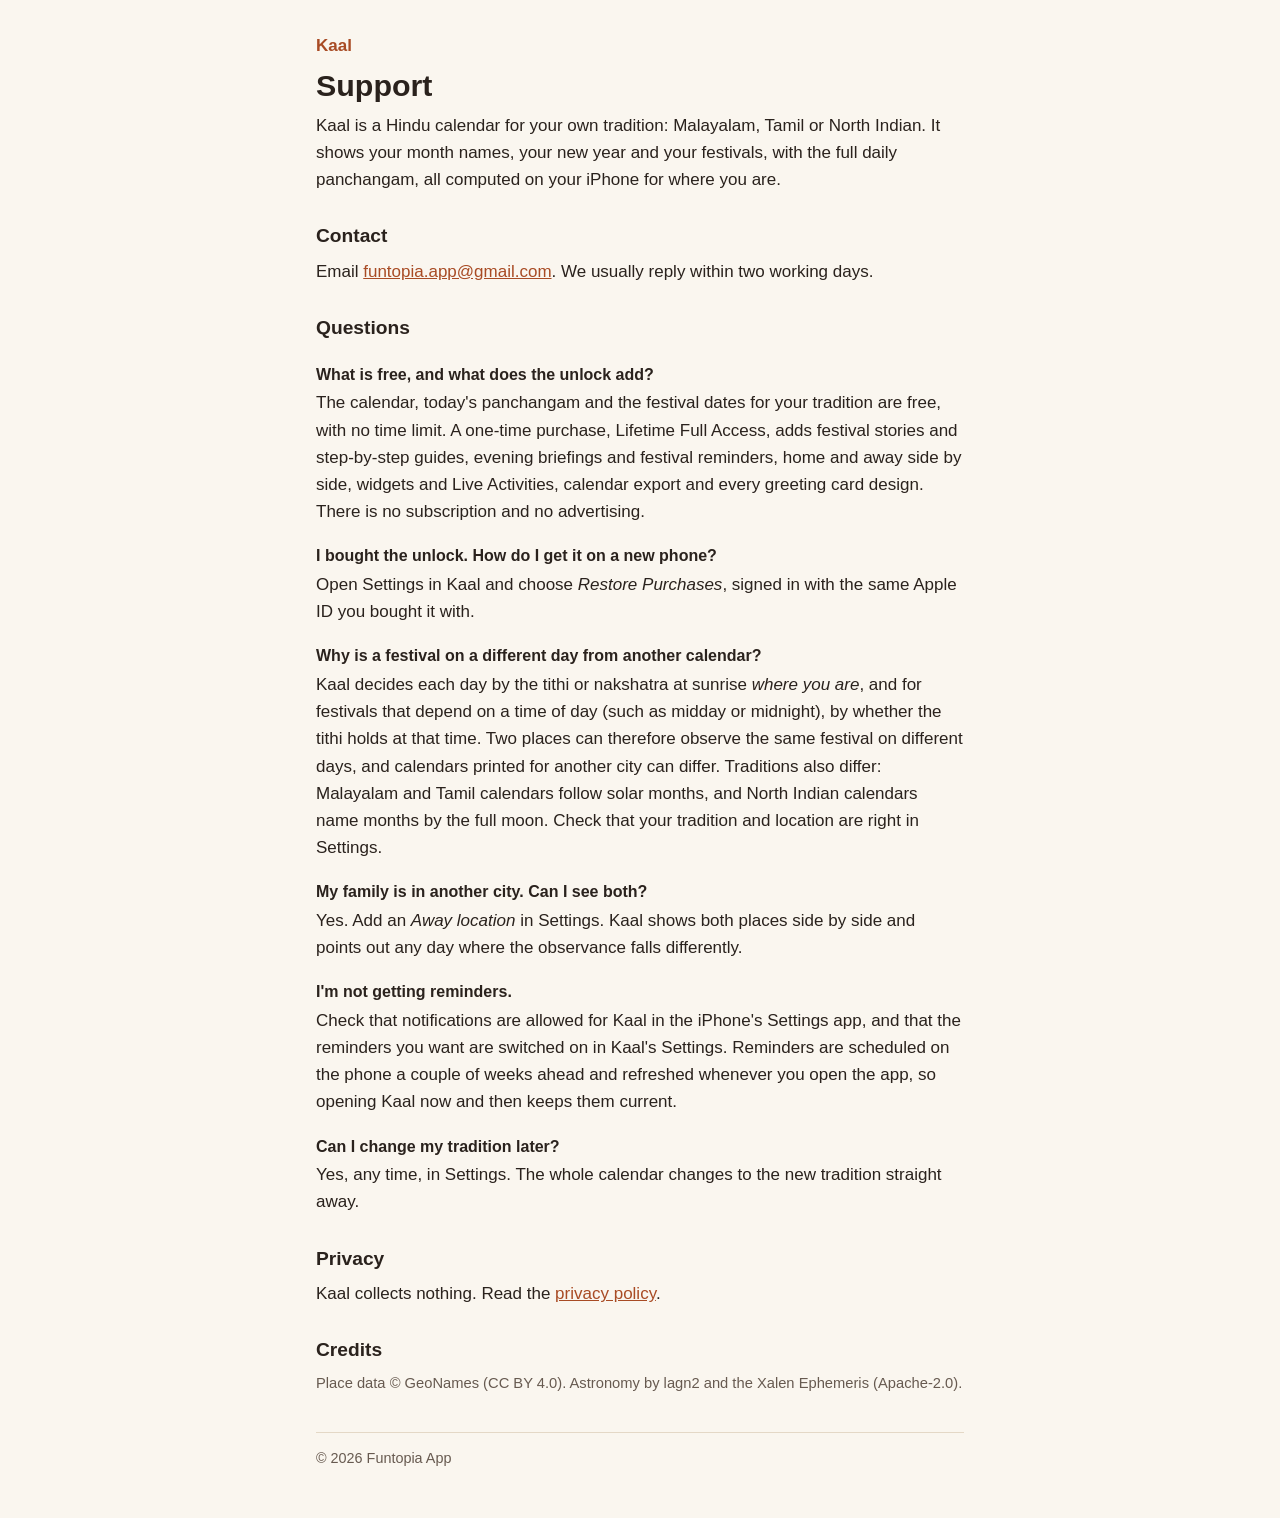
==== index.html @ 3900f558 "Kaal support and privacy pages" ====
<!doctype html>
<html lang="en">
<head>
<meta charset="utf-8">
<meta name="viewport" content="width=device-width, initial-scale=1">
<title>Kaal Support</title>
<link rel="stylesheet" href="style.css">
</head>
<body>
<main>
<p class="brand">Kaal</p>
<h1>Support</h1>
<p>Kaal is a Hindu calendar for your own tradition: Malayalam, Tamil or North Indian. It shows your month names, your new year and your festivals, with the full daily panchangam, all computed on your iPhone for where you are.</p>

<h2>Contact</h2>
<p>Email <a href="mailto:funtopia.app@gmail.com">funtopia.app@gmail.com</a>. We usually reply within two working days.</p>

<h2>Questions</h2>

<h3>What is free, and what does the unlock add?</h3>
<p>The calendar, today's panchangam and the festival dates for your tradition are free, with no time limit. A one-time purchase, Lifetime Full Access, adds festival stories and step-by-step guides, evening briefings and festival reminders, home and away side by side, widgets and Live Activities, calendar export and every greeting card design. There is no subscription and no advertising.</p>

<h3>I bought the unlock. How do I get it on a new phone?</h3>
<p>Open Settings in Kaal and choose <em>Restore Purchases</em>, signed in with the same Apple ID you bought it with.</p>

<h3>Why is a festival on a different day from another calendar?</h3>
<p>Kaal decides each day by the tithi or nakshatra at sunrise <em>where you are</em>, and for festivals that depend on a time of day (such as midday or midnight), by whether the tithi holds at that time. Two places can therefore observe the same festival on different days, and calendars printed for another city can differ. Traditions also differ: Malayalam and Tamil calendars follow solar months, and North Indian calendars name months by the full moon. Check that your tradition and location are right in Settings.</p>

<h3>My family is in another city. Can I see both?</h3>
<p>Yes. Add an <em>Away location</em> in Settings. Kaal shows both places side by side and points out any day where the observance falls differently.</p>

<h3>I'm not getting reminders.</h3>
<p>Check that notifications are allowed for Kaal in the iPhone's Settings app, and that the reminders you want are switched on in Kaal's Settings. Reminders are scheduled on the phone a couple of weeks ahead and refreshed whenever you open the app, so opening Kaal now and then keeps them current.</p>

<h3>Can I change my tradition later?</h3>
<p>Yes, any time, in Settings. The whole calendar changes to the new tradition straight away.</p>

<h2>Privacy</h2>
<p>Kaal collects nothing. Read the <a href="privacy.html">privacy policy</a>.</p>

<h2>Credits</h2>
<p class="muted">Place data © GeoNames (CC BY 4.0). Astronomy by lagn2 and the Xalen Ephemeris (Apache-2.0).</p>

<footer>© 2026 Funtopia App</footer>
</main>
</body>
</html>
---- style.css ----
:root { --bg: #FAF6EF; --text: #2A221D; --muted: #675A50; --accent: #A84B24; --line: #E4D8C6; color-scheme: light dark; }
@media (prefers-color-scheme: dark) {
  :root { --bg: #1E1814; --text: #F2EAE0; --muted: #BFB2A5; --accent: #EFA27E; --line: #3B312A; }
}
* { box-sizing: border-box; }
body { margin: 0; background: var(--bg); color: var(--text); font: 17px/1.6 -apple-system, "Segoe UI", Roboto, "Noto Sans", sans-serif; }
main { max-width: 680px; margin: 0 auto; padding: 32px 16px 48px; }
.brand { font-weight: 750; color: var(--accent); margin: 0 0 8px; }
.brand a { color: inherit; text-decoration: none; }
h1 { font-size: 1.9rem; line-height: 1.2; margin: 0 0 8px; }
h2 { font-size: 1.2rem; margin: 28px 0 6px; }
h3 { font-size: 1rem; margin: 18px 0 2px; }
p, li { margin: 0 0 10px; }
ul { padding-left: 1.2rem; }
a { color: var(--accent); }
.muted { color: var(--muted); font-size: .92rem; }
footer { margin-top: 36px; padding-top: 14px; border-top: 1px solid var(--line); color: var(--muted); font-size: .9rem; }
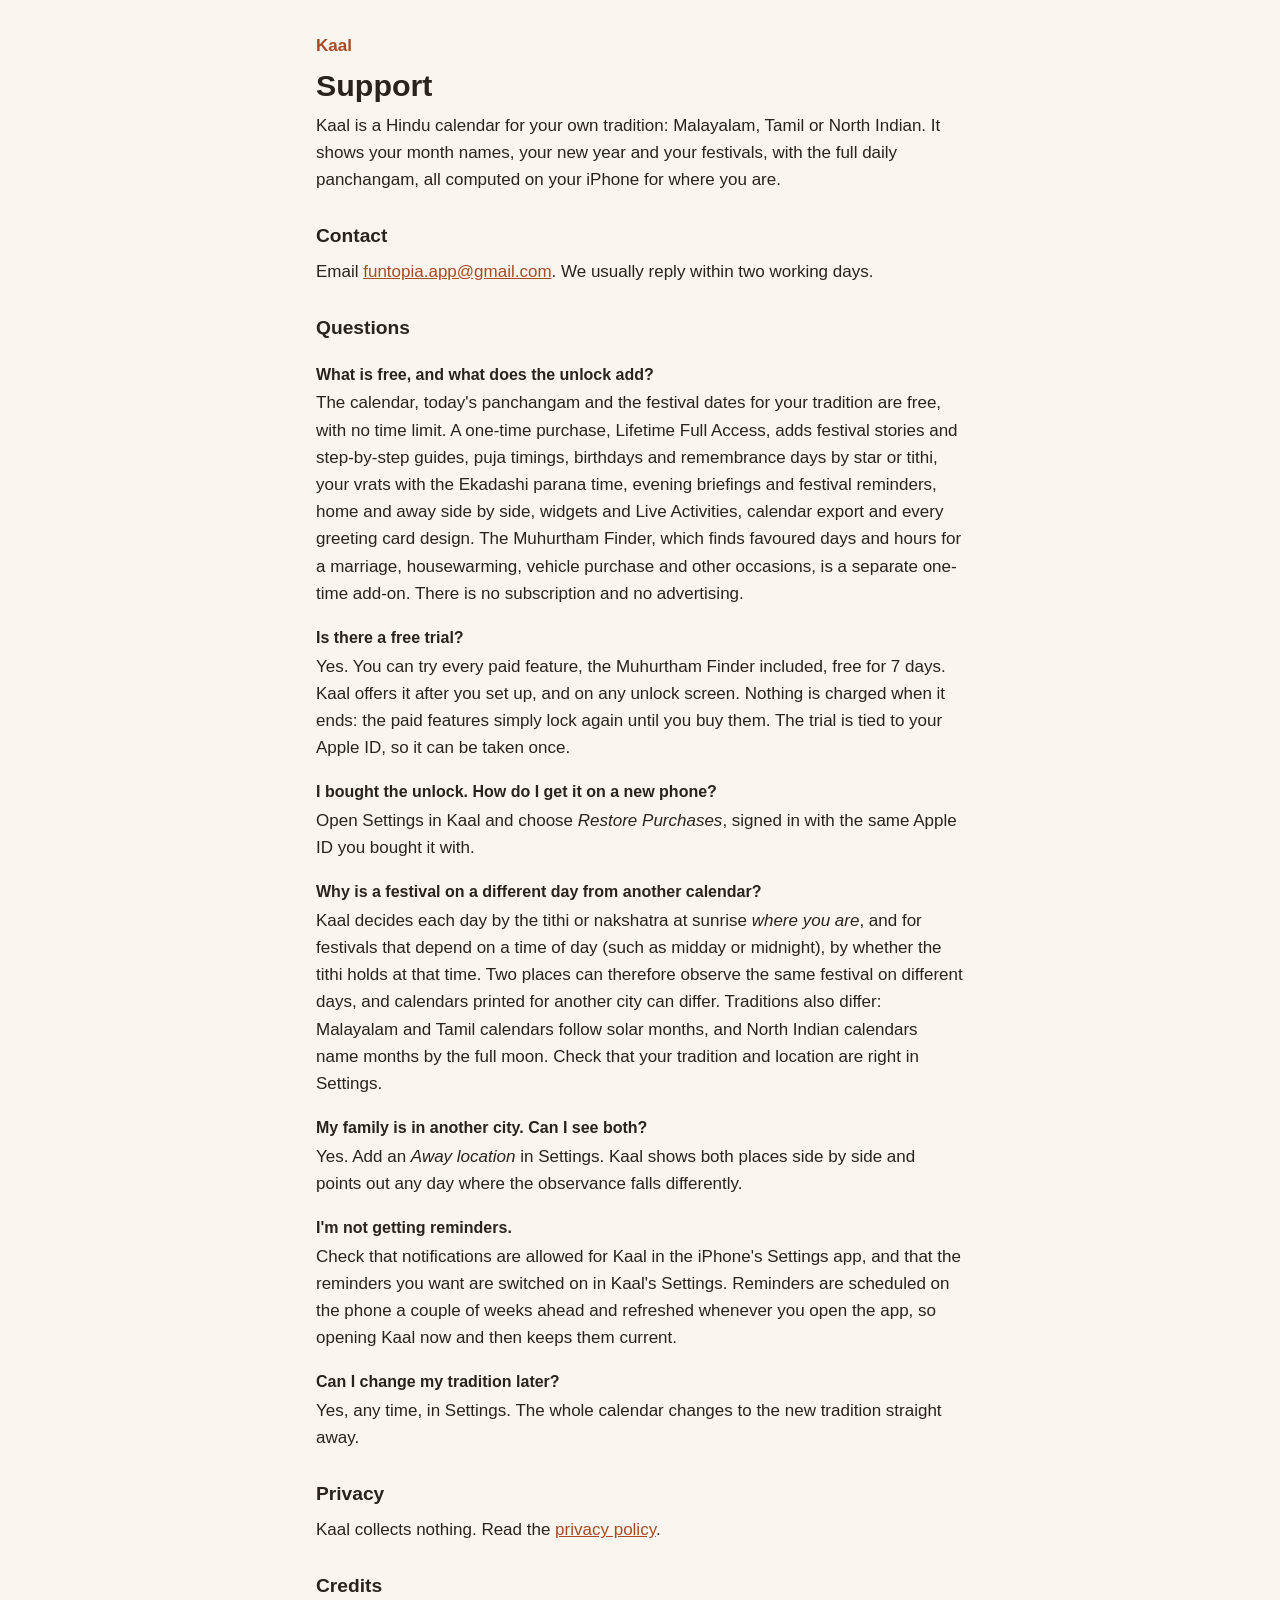
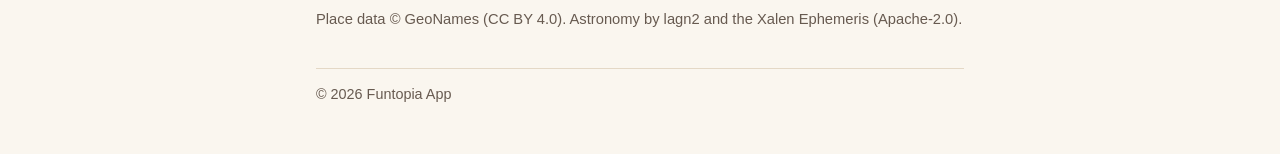
==== commit 6e608f03: "Support: trial, Muhurtham Finder, new features" ====
--- a/index.html
+++ b/index.html
@@ -18,7 +18,10 @@
 <h2>Questions</h2>
 
 <h3>What is free, and what does the unlock add?</h3>
-<p>The calendar, today's panchangam and the festival dates for your tradition are free, with no time limit. A one-time purchase, Lifetime Full Access, adds festival stories and step-by-step guides, evening briefings and festival reminders, home and away side by side, widgets and Live Activities, calendar export and every greeting card design. There is no subscription and no advertising.</p>
+<p>The calendar, today's panchangam and the festival dates for your tradition are free, with no time limit. A one-time purchase, Lifetime Full Access, adds festival stories and step-by-step guides, puja timings, birthdays and remembrance days by star or tithi, your vrats with the Ekadashi parana time, evening briefings and festival reminders, home and away side by side, widgets and Live Activities, calendar export and every greeting card design. The Muhurtham Finder, which finds favoured days and hours for a marriage, housewarming, vehicle purchase and other occasions, is a separate one-time add-on. There is no subscription and no advertising.</p>
+
+<h3>Is there a free trial?</h3>
+<p>Yes. You can try every paid feature, the Muhurtham Finder included, free for 7 days. Kaal offers it after you set up, and on any unlock screen. Nothing is charged when it ends: the paid features simply lock again until you buy them. The trial is tied to your Apple ID, so it can be taken once.</p>
 
 <h3>I bought the unlock. How do I get it on a new phone?</h3>
 <p>Open Settings in Kaal and choose <em>Restore Purchases</em>, signed in with the same Apple ID you bought it with.</p>
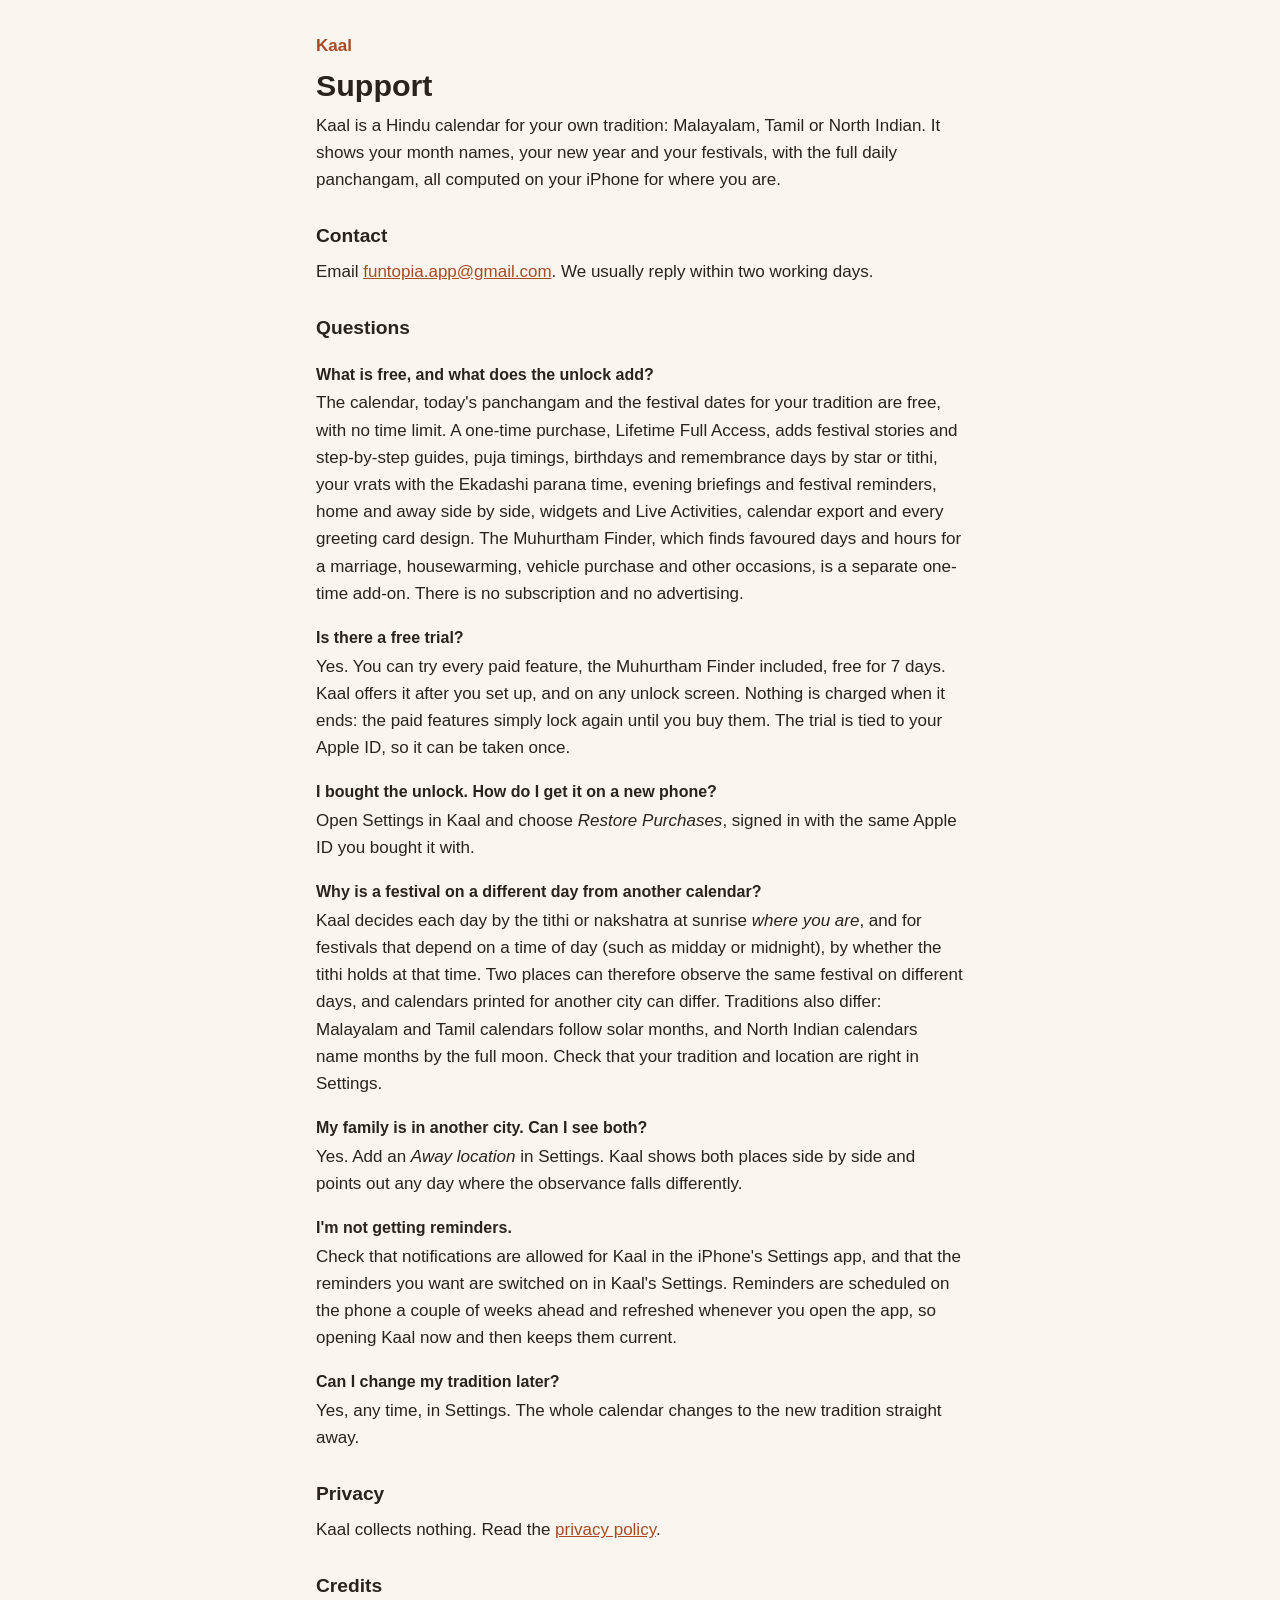
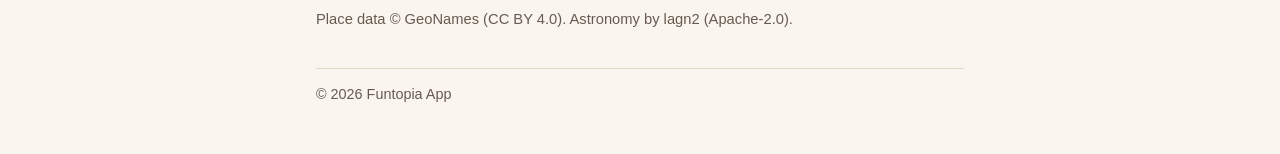
==== commit b5ec96cb: "Bookmarks stay on the device; credits" ====
--- a/index.html
+++ b/index.html
@@ -42,7 +42,7 @@
 <p>Kaal collects nothing. Read the <a href="privacy.html">privacy policy</a>.</p>
 
 <h2>Credits</h2>
-<p class="muted">Place data © GeoNames (CC BY 4.0). Astronomy by lagn2 and the Xalen Ephemeris (Apache-2.0).</p>
+<p class="muted">Place data © GeoNames (CC BY 4.0). Astronomy by lagn2 (Apache-2.0).</p>
 
 <footer>© 2026 Funtopia App</footer>
 </main>
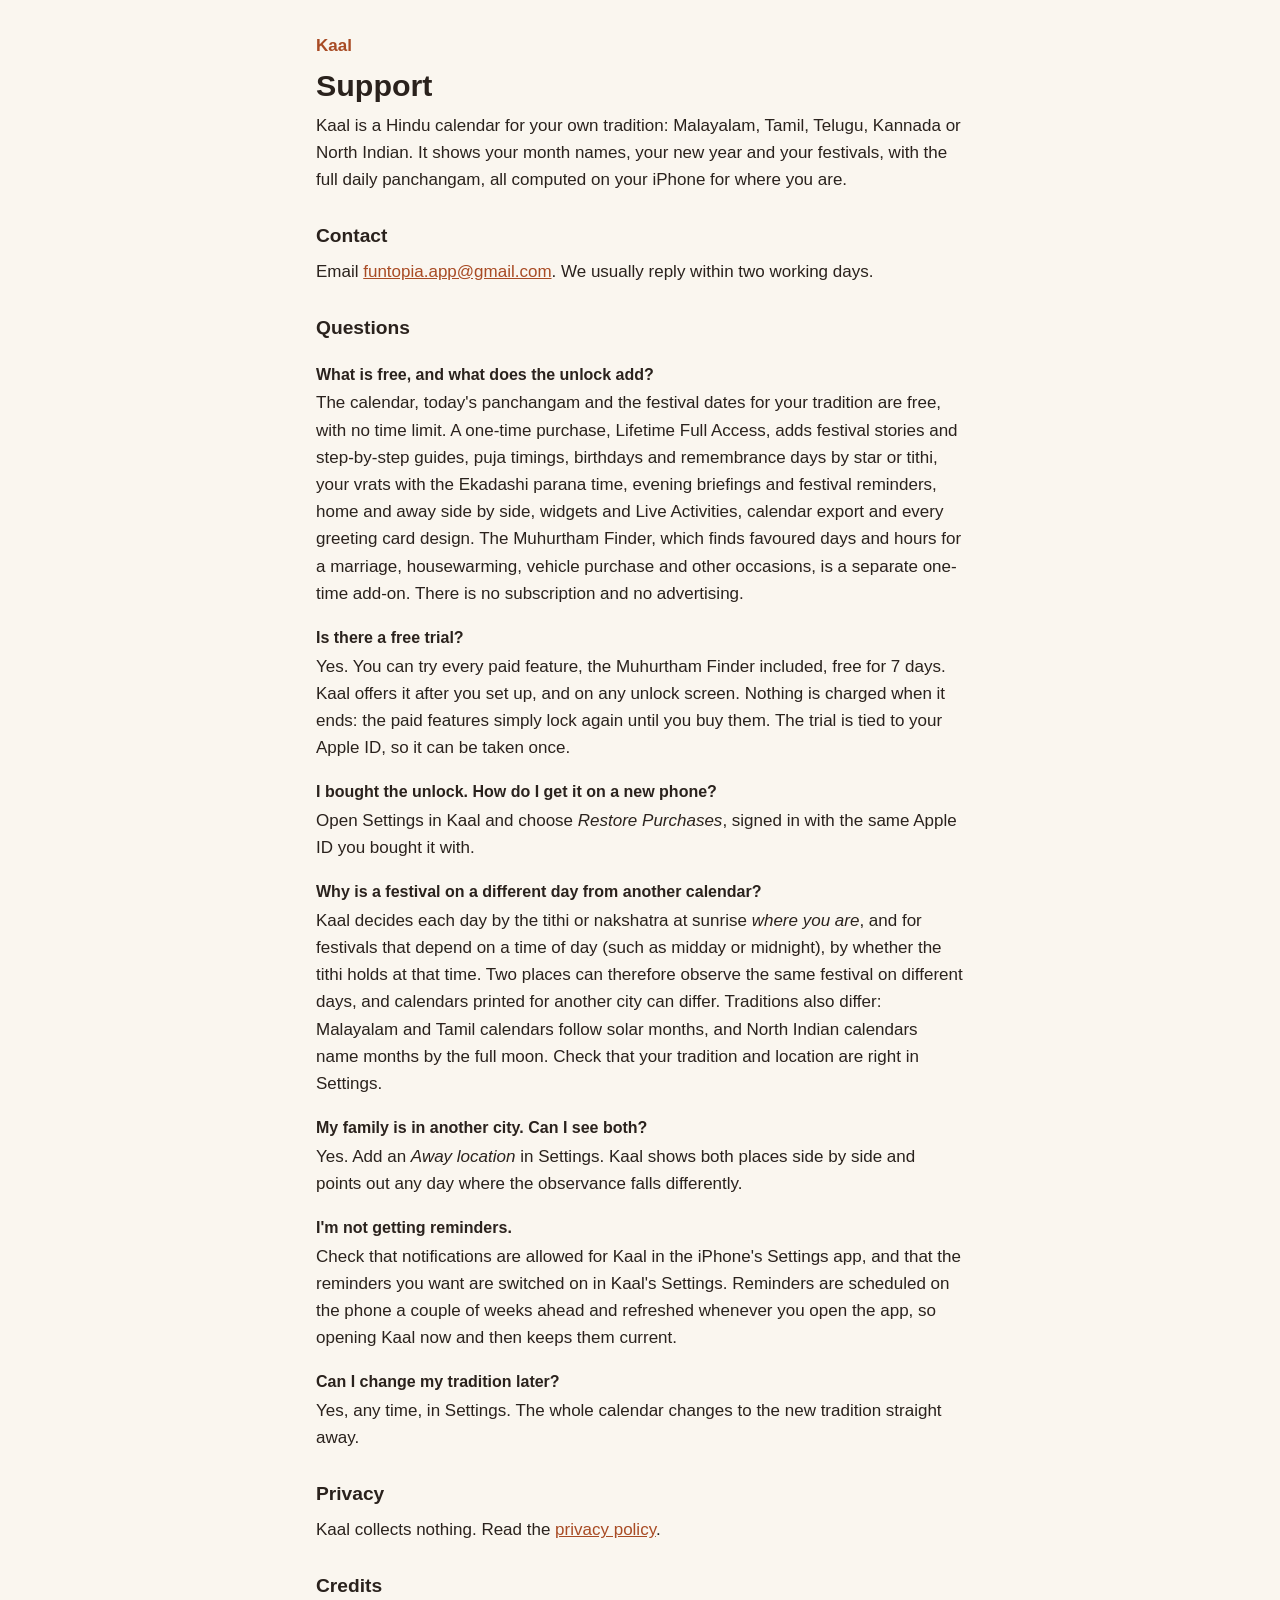
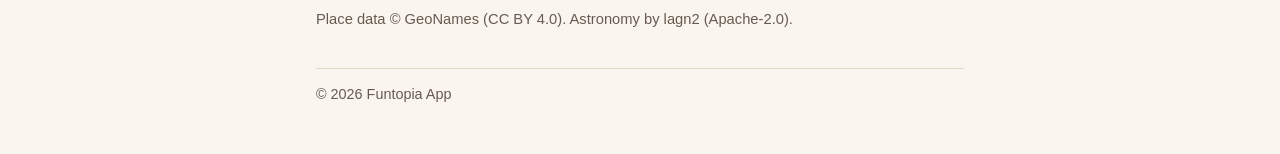
==== commit b84e67d0: "Support: Telugu and Kannada" ====
--- a/index.html
+++ b/index.html
@@ -10,7 +10,7 @@
 <main>
 <p class="brand">Kaal</p>
 <h1>Support</h1>
-<p>Kaal is a Hindu calendar for your own tradition: Malayalam, Tamil or North Indian. It shows your month names, your new year and your festivals, with the full daily panchangam, all computed on your iPhone for where you are.</p>
+<p>Kaal is a Hindu calendar for your own tradition: Malayalam, Tamil, Telugu, Kannada or North Indian. It shows your month names, your new year and your festivals, with the full daily panchangam, all computed on your iPhone for where you are.</p>
 
 <h2>Contact</h2>
 <p>Email <a href="mailto:funtopia.app@gmail.com">funtopia.app@gmail.com</a>. We usually reply within two working days.</p>
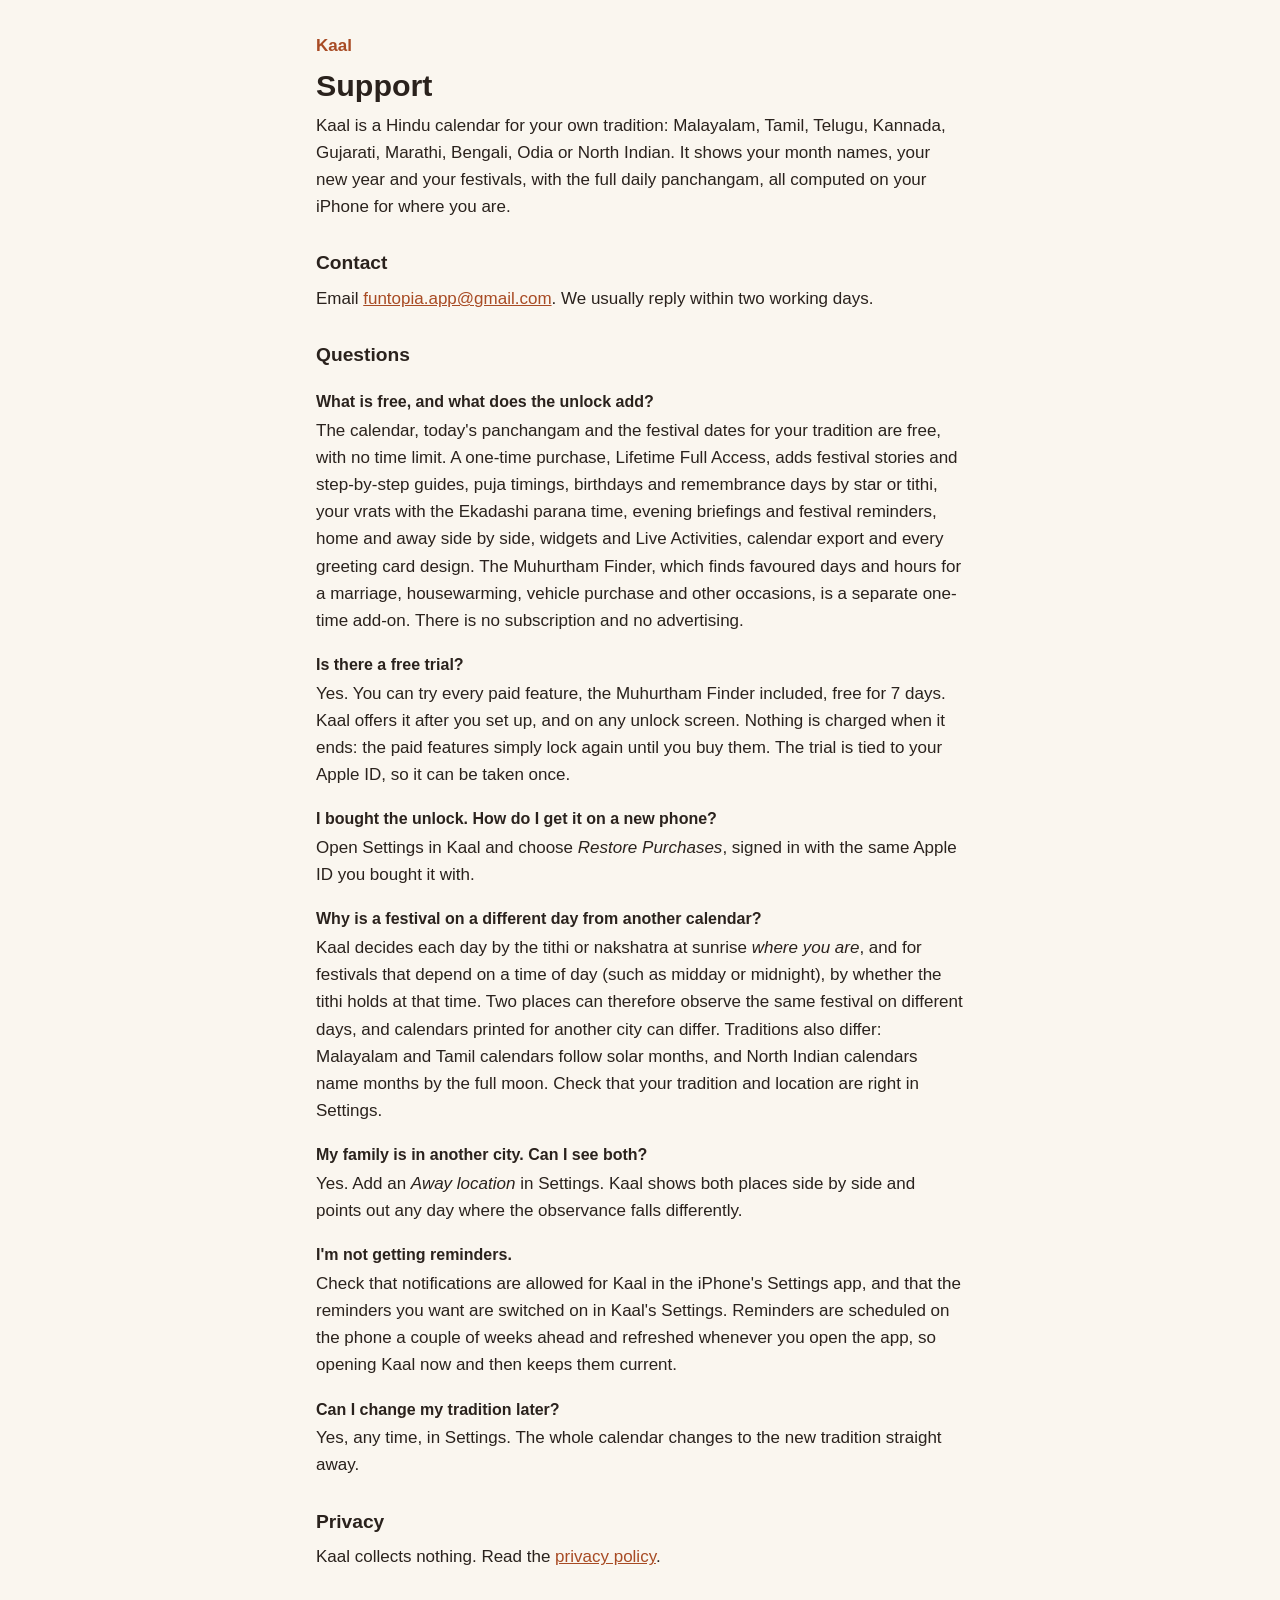
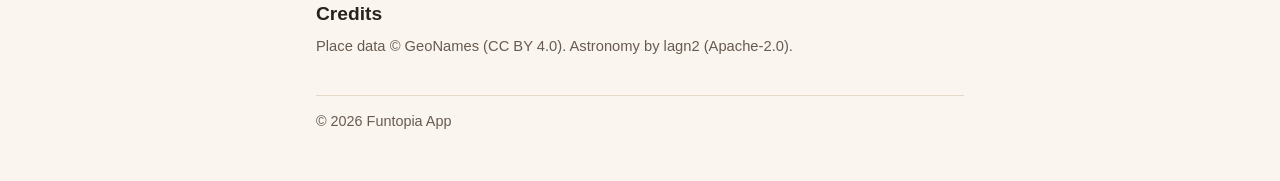
==== commit 9e8ef0bd: "List the new traditions" ====
--- a/index.html
+++ b/index.html
@@ -10,7 +10,7 @@
 <main>
 <p class="brand">Kaal</p>
 <h1>Support</h1>
-<p>Kaal is a Hindu calendar for your own tradition: Malayalam, Tamil, Telugu, Kannada or North Indian. It shows your month names, your new year and your festivals, with the full daily panchangam, all computed on your iPhone for where you are.</p>
+<p>Kaal is a Hindu calendar for your own tradition: Malayalam, Tamil, Telugu, Kannada, Gujarati, Marathi, Bengali, Odia or North Indian. It shows your month names, your new year and your festivals, with the full daily panchangam, all computed on your iPhone for where you are.</p>
 
 <h2>Contact</h2>
 <p>Email <a href="mailto:funtopia.app@gmail.com">funtopia.app@gmail.com</a>. We usually reply within two working days.</p>
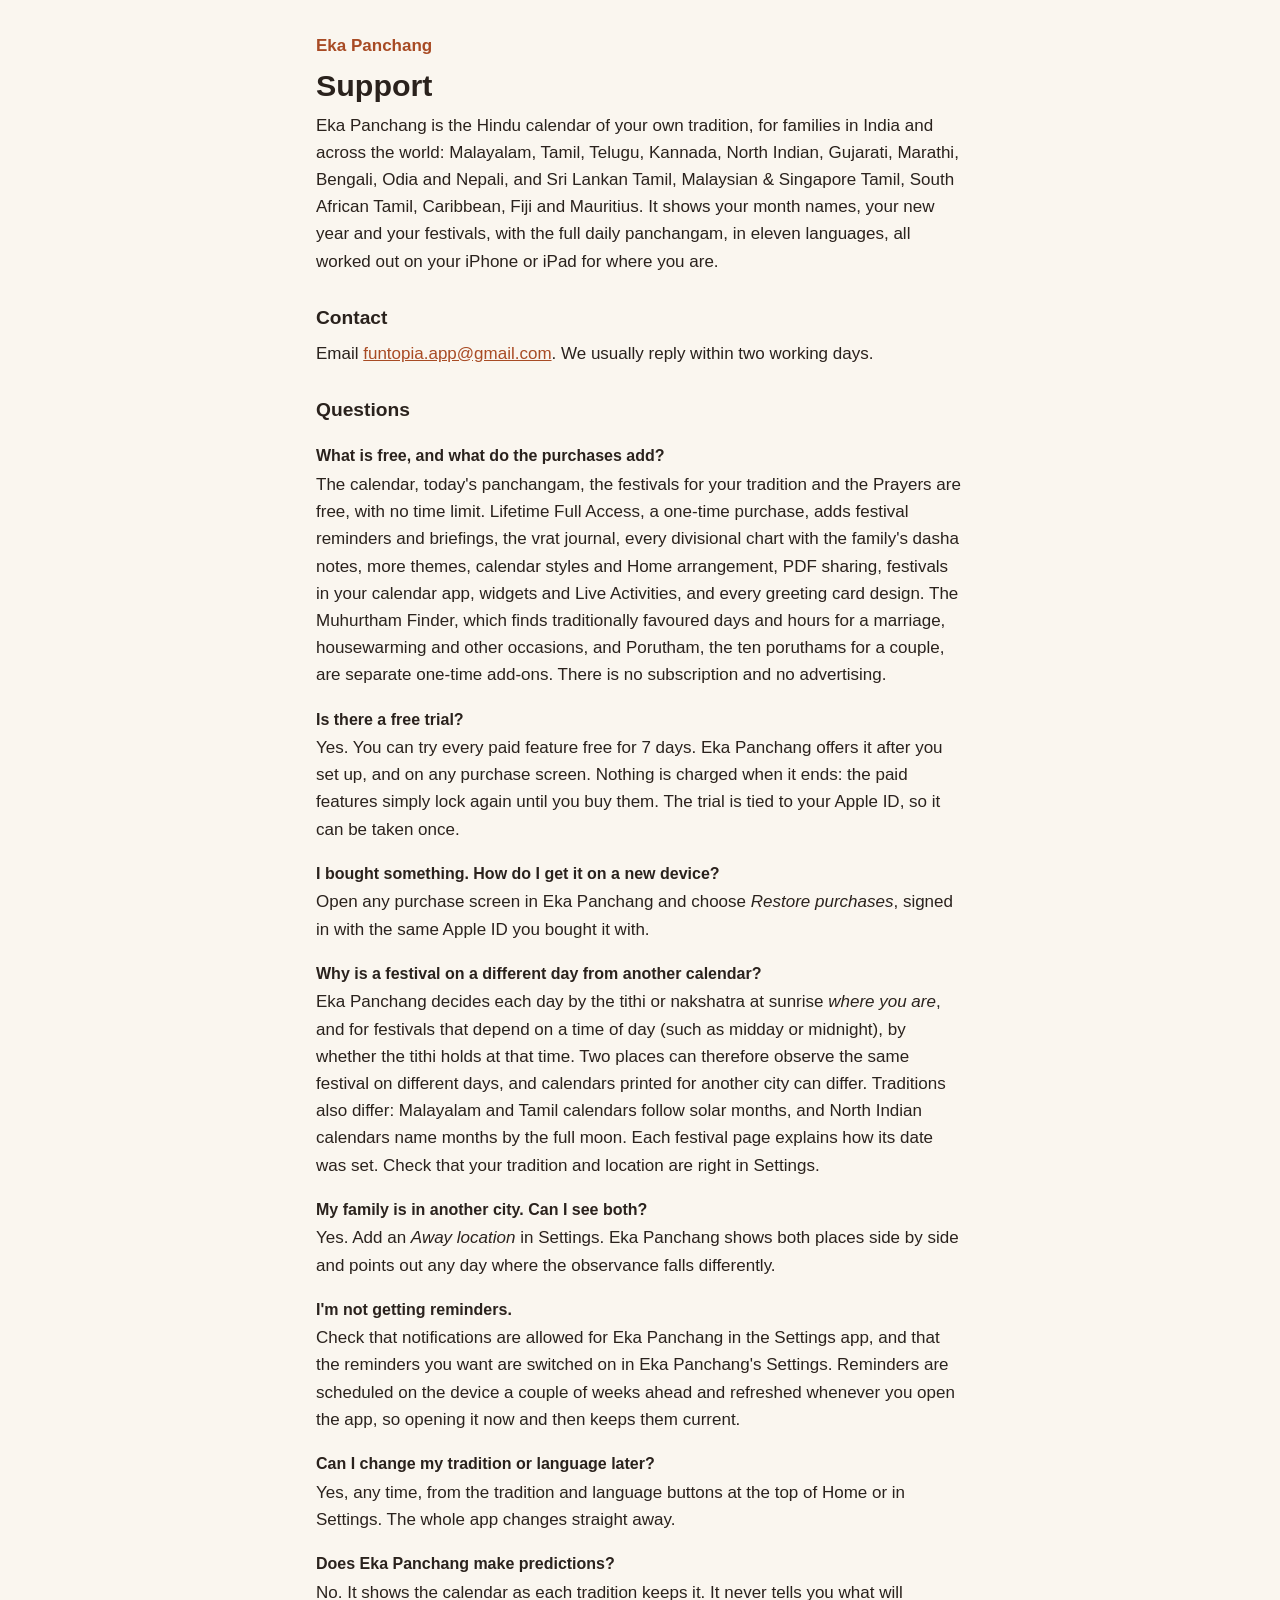
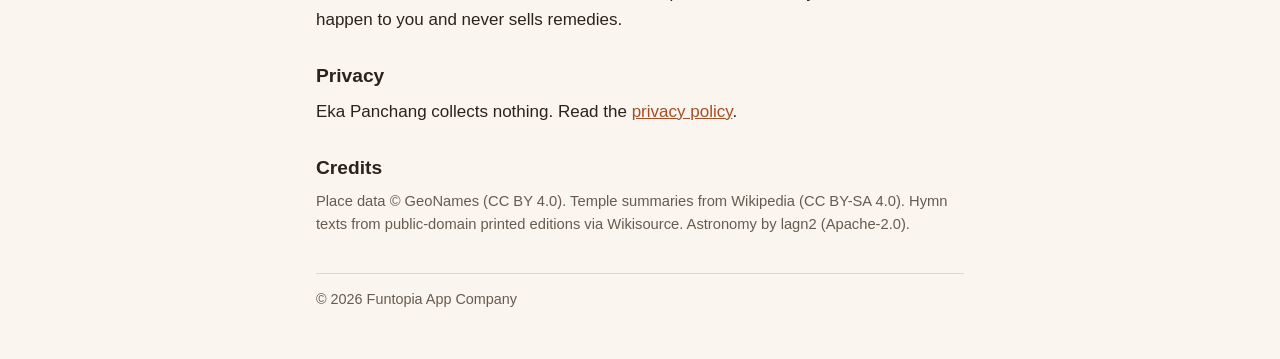
==== commit 5fa116be: "Eka Panchang: support and privacy pages for the renamed app, with the current features, add-ons, Pho" ====
--- a/index.html
+++ b/index.html
@@ -3,48 +3,51 @@
 <head>
 <meta charset="utf-8">
 <meta name="viewport" content="width=device-width, initial-scale=1">
-<title>Kaal Support</title>
+<title>Eka Panchang Support</title>
 <link rel="stylesheet" href="style.css">
 </head>
 <body>
 <main>
-<p class="brand">Kaal</p>
+<p class="brand">Eka Panchang</p>
 <h1>Support</h1>
-<p>Kaal is a Hindu calendar for your own tradition: Malayalam, Tamil, Telugu, Kannada, Gujarati, Marathi, Bengali, Odia or North Indian. It shows your month names, your new year and your festivals, with the full daily panchangam, all computed on your iPhone for where you are.</p>
+<p>Eka Panchang is the Hindu calendar of your own tradition, for families in India and across the world: Malayalam, Tamil, Telugu, Kannada, North Indian, Gujarati, Marathi, Bengali, Odia and Nepali, and Sri Lankan Tamil, Malaysian &amp; Singapore Tamil, South African Tamil, Caribbean, Fiji and Mauritius. It shows your month names, your new year and your festivals, with the full daily panchangam, in eleven languages, all worked out on your iPhone or iPad for where you are.</p>
 
 <h2>Contact</h2>
 <p>Email <a href="mailto:funtopia.app@gmail.com">funtopia.app@gmail.com</a>. We usually reply within two working days.</p>
 
 <h2>Questions</h2>
 
-<h3>What is free, and what does the unlock add?</h3>
-<p>The calendar, today's panchangam and the festival dates for your tradition are free, with no time limit. A one-time purchase, Lifetime Full Access, adds festival stories and step-by-step guides, puja timings, birthdays and remembrance days by star or tithi, your vrats with the Ekadashi parana time, evening briefings and festival reminders, home and away side by side, widgets and Live Activities, calendar export and every greeting card design. The Muhurtham Finder, which finds favoured days and hours for a marriage, housewarming, vehicle purchase and other occasions, is a separate one-time add-on. There is no subscription and no advertising.</p>
+<h3>What is free, and what do the purchases add?</h3>
+<p>The calendar, today's panchangam, the festivals for your tradition and the Prayers are free, with no time limit. Lifetime Full Access, a one-time purchase, adds festival reminders and briefings, the vrat journal, every divisional chart with the family's dasha notes, more themes, calendar styles and Home arrangement, PDF sharing, festivals in your calendar app, widgets and Live Activities, and every greeting card design. The Muhurtham Finder, which finds traditionally favoured days and hours for a marriage, housewarming and other occasions, and Porutham, the ten poruthams for a couple, are separate one-time add-ons. There is no subscription and no advertising.</p>
 
 <h3>Is there a free trial?</h3>
-<p>Yes. You can try every paid feature, the Muhurtham Finder included, free for 7 days. Kaal offers it after you set up, and on any unlock screen. Nothing is charged when it ends: the paid features simply lock again until you buy them. The trial is tied to your Apple ID, so it can be taken once.</p>
+<p>Yes. You can try every paid feature free for 7 days. Eka Panchang offers it after you set up, and on any purchase screen. Nothing is charged when it ends: the paid features simply lock again until you buy them. The trial is tied to your Apple ID, so it can be taken once.</p>
 
-<h3>I bought the unlock. How do I get it on a new phone?</h3>
-<p>Open Settings in Kaal and choose <em>Restore Purchases</em>, signed in with the same Apple ID you bought it with.</p>
+<h3>I bought something. How do I get it on a new device?</h3>
+<p>Open any purchase screen in Eka Panchang and choose <em>Restore purchases</em>, signed in with the same Apple ID you bought it with.</p>
 
 <h3>Why is a festival on a different day from another calendar?</h3>
-<p>Kaal decides each day by the tithi or nakshatra at sunrise <em>where you are</em>, and for festivals that depend on a time of day (such as midday or midnight), by whether the tithi holds at that time. Two places can therefore observe the same festival on different days, and calendars printed for another city can differ. Traditions also differ: Malayalam and Tamil calendars follow solar months, and North Indian calendars name months by the full moon. Check that your tradition and location are right in Settings.</p>
+<p>Eka Panchang decides each day by the tithi or nakshatra at sunrise <em>where you are</em>, and for festivals that depend on a time of day (such as midday or midnight), by whether the tithi holds at that time. Two places can therefore observe the same festival on different days, and calendars printed for another city can differ. Traditions also differ: Malayalam and Tamil calendars follow solar months, and North Indian calendars name months by the full moon. Each festival page explains how its date was set. Check that your tradition and location are right in Settings.</p>
 
 <h3>My family is in another city. Can I see both?</h3>
-<p>Yes. Add an <em>Away location</em> in Settings. Kaal shows both places side by side and points out any day where the observance falls differently.</p>
+<p>Yes. Add an <em>Away location</em> in Settings. Eka Panchang shows both places side by side and points out any day where the observance falls differently.</p>
 
 <h3>I'm not getting reminders.</h3>
-<p>Check that notifications are allowed for Kaal in the iPhone's Settings app, and that the reminders you want are switched on in Kaal's Settings. Reminders are scheduled on the phone a couple of weeks ahead and refreshed whenever you open the app, so opening Kaal now and then keeps them current.</p>
+<p>Check that notifications are allowed for Eka Panchang in the Settings app, and that the reminders you want are switched on in Eka Panchang's Settings. Reminders are scheduled on the device a couple of weeks ahead and refreshed whenever you open the app, so opening it now and then keeps them current.</p>
 
-<h3>Can I change my tradition later?</h3>
-<p>Yes, any time, in Settings. The whole calendar changes to the new tradition straight away.</p>
+<h3>Can I change my tradition or language later?</h3>
+<p>Yes, any time, from the tradition and language buttons at the top of Home or in Settings. The whole app changes straight away.</p>
+
+<h3>Does Eka Panchang make predictions?</h3>
+<p>No. It shows the calendar as each tradition keeps it. It never tells you what will happen to you and never sells remedies.</p>
 
 <h2>Privacy</h2>
-<p>Kaal collects nothing. Read the <a href="privacy.html">privacy policy</a>.</p>
+<p>Eka Panchang collects nothing. Read the <a href="privacy.html">privacy policy</a>.</p>
 
 <h2>Credits</h2>
-<p class="muted">Place data © GeoNames (CC BY 4.0). Astronomy by lagn2 (Apache-2.0).</p>
+<p class="muted">Place data © GeoNames (CC BY 4.0). Temple summaries from Wikipedia (CC BY-SA 4.0). Hymn texts from public-domain printed editions via Wikisource. Astronomy by lagn2 (Apache-2.0).</p>
 
-<footer>© 2026 Funtopia App</footer>
+<footer>© 2026 Funtopia App Company</footer>
 </main>
 </body>
 </html>
